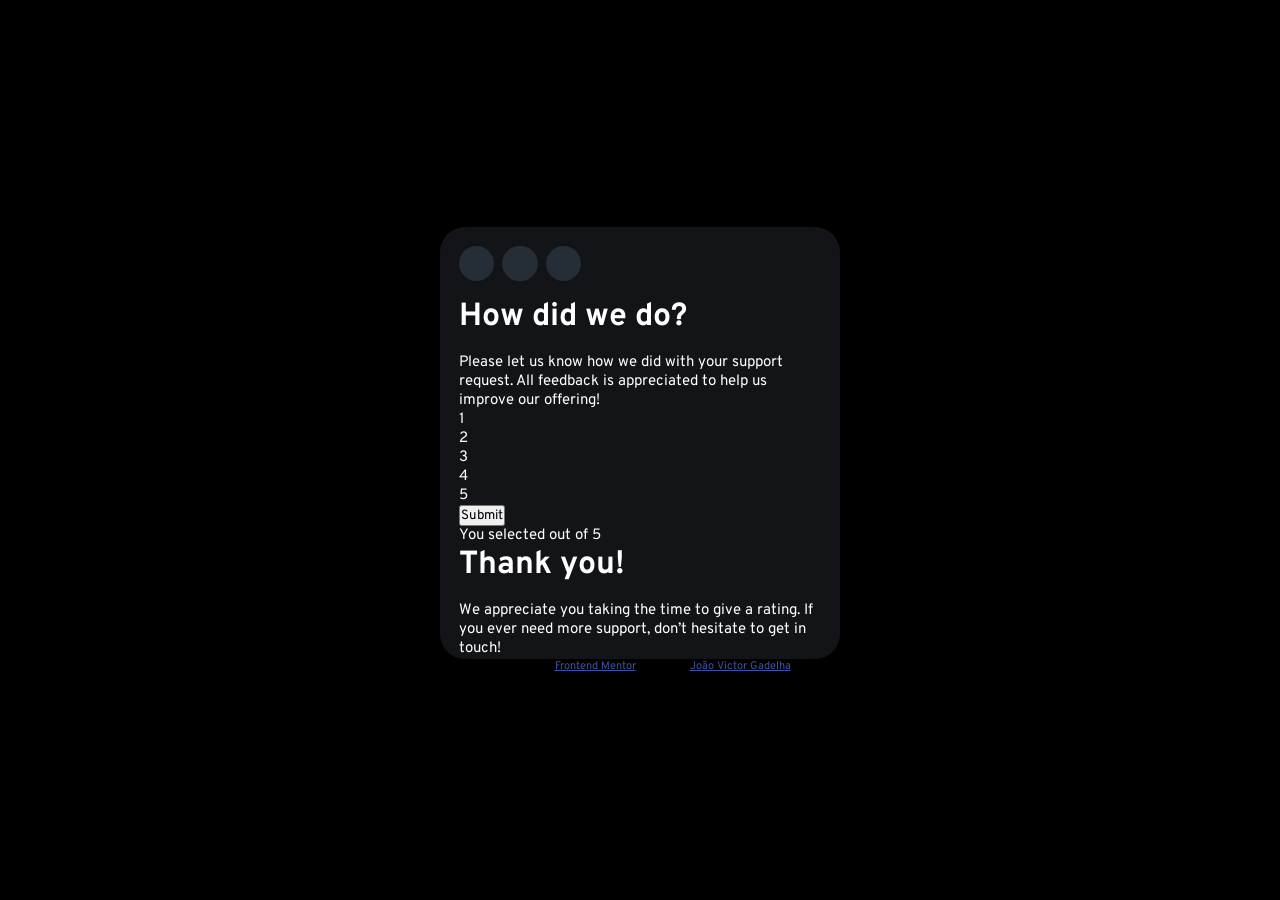
==== interactive-rating-component-main/index.html @ d47df1d9 "feat: corrigindo HTML." ====
<!DOCTYPE html>
<html lang="en">
<head>
  <meta charset="UTF-8">
  <meta name="viewport" content="width=device-width, initial-scale=1.0"> <!-- displays site properly based on user's device -->
  <link rel="icon" type="image/png" sizes="32x32" href="./images/favicon-32x32.png">
  <link rel="stylesheet" href="css/style.css">
  <title>Frontend Mentor | Interactive rating component</title>

  <style>
    .attribution { font-size: 11px; text-align: center; }
    .attribution a { color: hsl(228, 45%, 44%); }
  </style>
</head>
<body>
<div class="main-container">
  
    <div class="star-container">
      <figure>
        <img src="images/icon-star.svg" alt="">
        <figcaption>
      
        </figcaption>
      </figure>
      <figure>
        <img src="images/icon-star.svg" alt="">
        <figcaption>
      
        </figcaption>
      </figure>
      <figure>
        <img src="images/icon-star.svg" alt="">
        <figcaption>
      
        </figcaption>
      </figure>
    </div>
    <form>
      <header>
        <h1>How did we do?</h1>
      </header>
      <p>
        Please let us know how we did with your support request. All feedback is appreciated
        to help us improve our offering!
      </p>
      <div class="rate-container">
        <span><p>1</p></span>
        <span><p>2</p></span>
        <span><p>3</p></span>
        <span><p>4</p></span>
        <span><p>5</p></span>
      </div>
      <button type="submit">Submit</button>
    </form>
  
    <!-- Rating state end -->
  
    <!-- Thank you state start -->
  
    <p>You selected <!-- Add rating here --> out of 5</p>
    <h1>
      Thank you!
    </h1>
    <p>
      We appreciate you taking the time to give a rating. If you ever need more support,
      don’t hesitate to get in touch!
    </p>
  
    <!-- Thank you state end -->
</div>

  
  <div class="attribution">
    Challenge by <a href="https://www.frontendmentor.io?ref=challenge" target="_blank">Frontend Mentor</a>. 
    Coded by <a href="#">João Victor Gadelha</a>.
  </div>
</body>
</html>
---- interactive-rating-component-main/css/style.css ----
@import url('https://fonts.googleapis.com/css2?family=Overpass:wght@400;700&display=swap');

* {
    margin: 0;
    padding: 0;
    box-sizing: border-box;
    font-family: 'Overpass', sans-serif;
}

:root {
    /*### Primary*/
    --orange: hsl(25, 97%, 53%);

    /*### Neutral*/
    --White: hsl(0, 0%, 100%);
    --Light-Grey: hsl(217, 12%, 63%);
    --Medium-Grey: hsl(216, 12%, 54%);
    --Dark-Blue: hsl(213, 19%, 18%);
    --Very-Dark-Blue: hsl(216, 12%, 8%);

    /*## Typography*/
    --Font-size-paragraph: 15px;
    --font-regular-weight: 400;
    --font-bold-weight: 700;
}

body {
    display: flex;
    justify-content: center;
    align-items: center;
    flex-direction: column;
    width: 100%;
    min-height: 100vh;
    background-color: black;
} 

.main-container {
    margin: 0 auto;
    width: 25rem;
    height: 27rem;
    padding: 1.2rem;
    border-radius: 25px;
    background-color: var(--Very-Dark-Blue);
}

.star-container {
    display: flex;
    gap: 0.5rem;
    margin-bottom: 1rem;
}

figure {
    display: flex;
    justify-content: center;
    align-items: center;
    width: 2.2rem;
    height: 2.2rem;
    background-color: var(--Dark-Blue);
    border-radius: 50%;
}

img {
    width: .9rem;
    height: .9rem;
}

h1 {
    color: var(--White);
    margin-bottom: 1rem;
}

p {
    font-size: var(--Font-size-paragraph);
    color: var(--White);
}
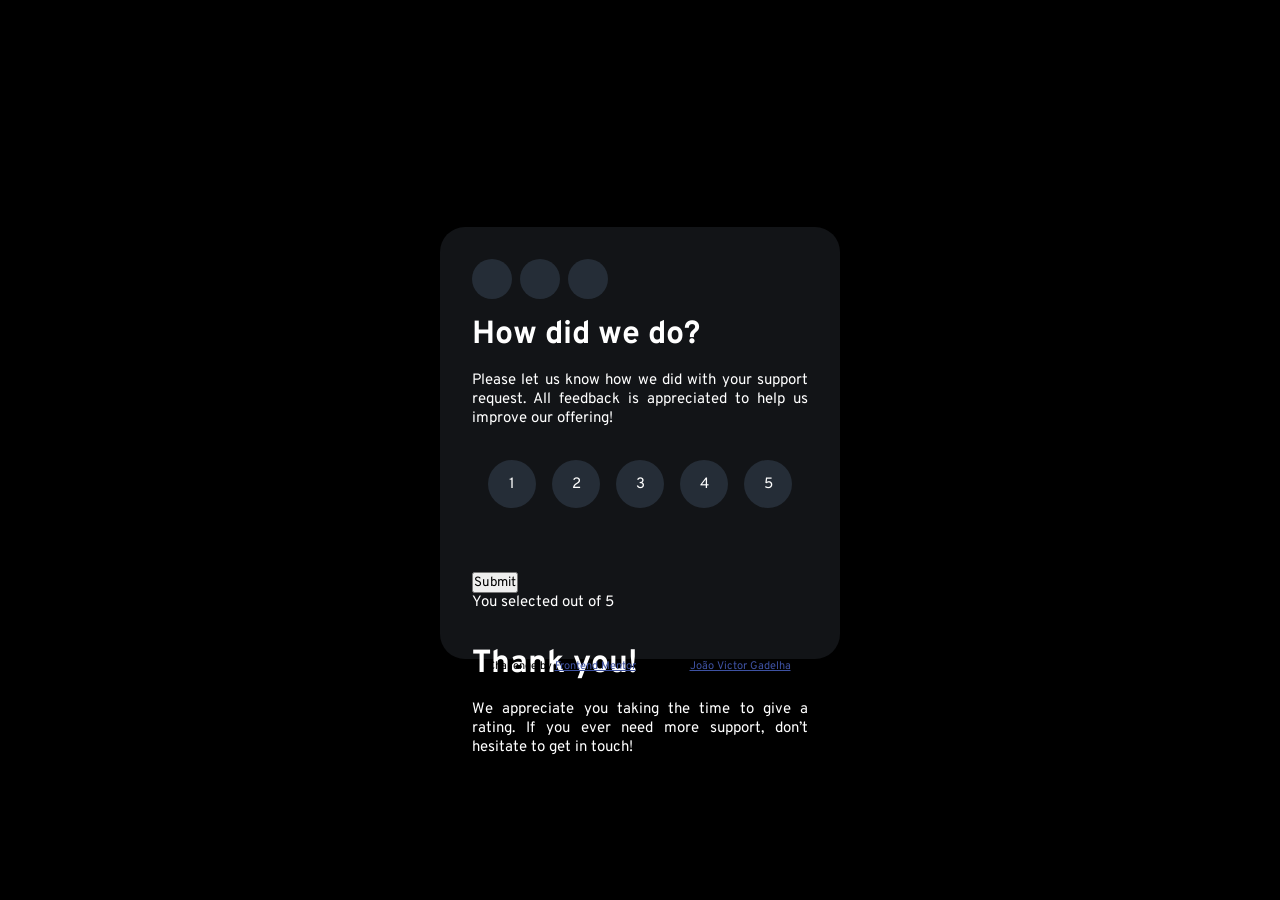
==== commit dedb2018: "style: estilizandoos circulos das notas." ====
--- a/interactive-rating-component-main/index.html
+++ b/interactive-rating-component-main/index.html
@@ -44,11 +44,11 @@
         to help us improve our offering!
       </p>
       <div class="rate-container">
-        <span><p>1</p></span>
-        <span><p>2</p></span>
-        <span><p>3</p></span>
-        <span><p>4</p></span>
-        <span><p>5</p></span>
+        <P><span class="rate">1</span></P>
+        <P><span class="rate">2</span></P>
+        <P><span class="rate">3</span></P>
+        <P><span class="rate">4</span></P>
+        <P><span class="rate">5</span></P>
       </div>
       <button type="submit">Submit</button>
     </form>
--- a/interactive-rating-component-main/css/style.css
+++ b/interactive-rating-component-main/css/style.css
@@ -38,7 +38,7 @@
     margin: 0 auto;
     width: 25rem;
     height: 27rem;
-    padding: 1.2rem;
+    padding: 2rem;
     border-radius: 25px;
     background-color: var(--Very-Dark-Blue);
 }
@@ -53,8 +53,8 @@
     display: flex;
     justify-content: center;
     align-items: center;
-    width: 2.2rem;
-    height: 2.2rem;
+    width: 2.5rem;
+    height: 2.5rem;
     background-color: var(--Dark-Blue);
     border-radius: 50%;
 }
@@ -70,6 +70,27 @@
 }
 
 p {
+    text-align: justify;
     font-size: var(--Font-size-paragraph);
     color: var(--White);
-}+    margin-bottom: 2rem;
+}
+
+.rate-container {
+    display: flex;
+    justify-content: center;
+    align-items: center;
+    gap: 1rem;
+}
+
+span {
+    display: flex;
+    justify-content: center;
+    align-items: center;
+    width: 3rem;
+    height: 3rem;
+    background-color: var(--Dark-Blue);
+    border-radius: 50%;
+    margin-bottom: 2rem;
+}
+
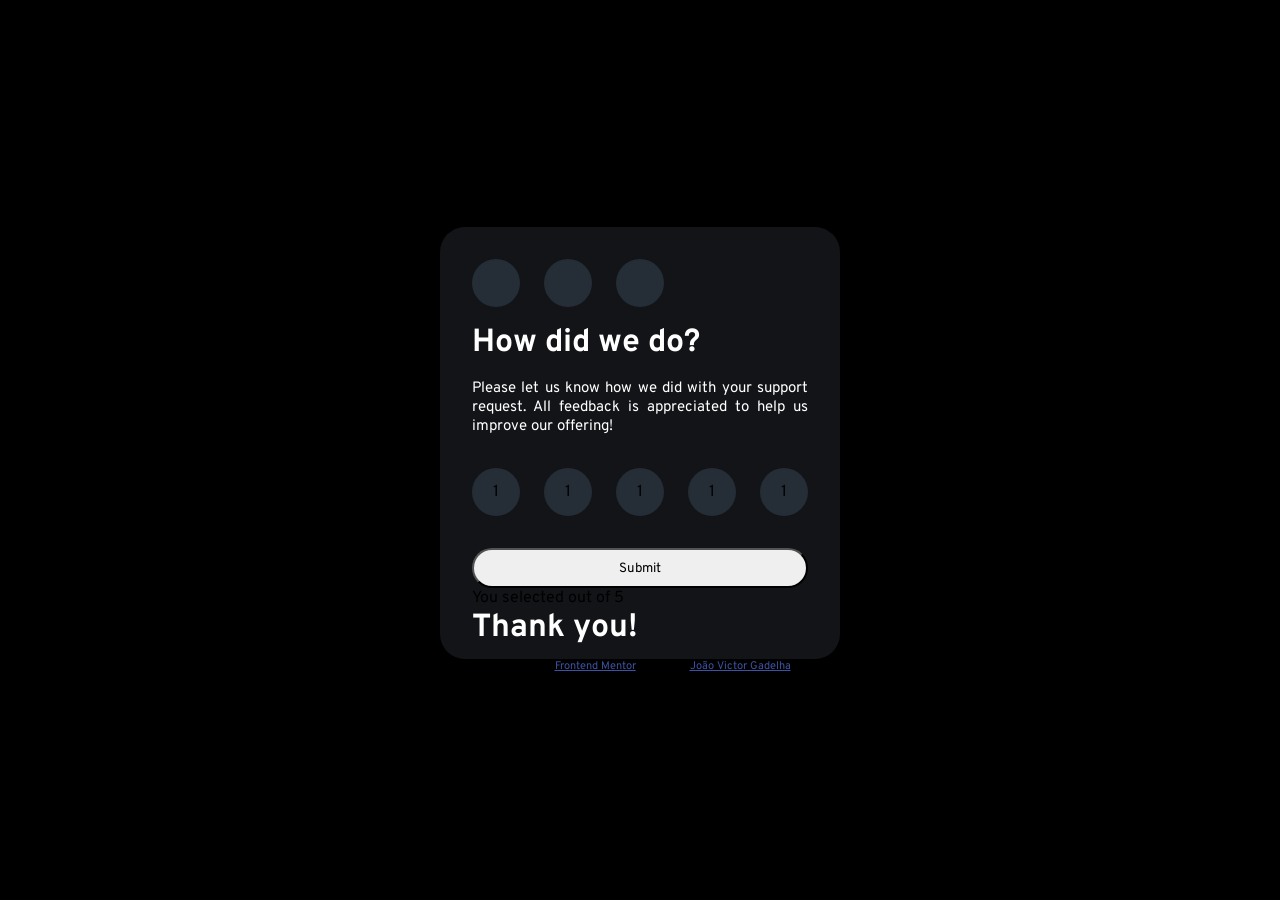
==== commit c061e9e2: "style: ajustando espaçamentos das estrelas." ====
--- a/interactive-rating-component-main/index.html
+++ b/interactive-rating-component-main/index.html
@@ -39,16 +39,17 @@
       <header>
         <h1>How did we do?</h1>
       </header>
-      <p>
+      <p class="paragraph-container">
         Please let us know how we did with your support request. All feedback is appreciated
         to help us improve our offering!
       </p>
       <div class="rate-container">
         <P><span class="rate">1</span></P>
-        <P><span class="rate">2</span></P>
-        <P><span class="rate">3</span></P>
-        <P><span class="rate">4</span></P>
-        <P><span class="rate">5</span></P>
+        <P><span class="rate">1</span></P>
+        <P><span class="rate">1</span></P>
+        <P><span class="rate">1</span></P>
+        <P><span class="rate">1</span></P>
+        
       </div>
       <button type="submit">Submit</button>
     </form>
--- a/interactive-rating-component-main/css/style.css
+++ b/interactive-rating-component-main/css/style.css
@@ -45,7 +45,7 @@
 
 .star-container {
     display: flex;
-    gap: 0.5rem;
+    gap: 1.5rem;
     margin-bottom: 1rem;
 }
 
@@ -53,25 +53,28 @@
     display: flex;
     justify-content: center;
     align-items: center;
-    width: 2.5rem;
-    height: 2.5rem;
+    width: 3rem;
+    height: 3rem;
     background-color: var(--Dark-Blue);
     border-radius: 50%;
 }
 
 img {
+
     width: .9rem;
     height: .9rem;
 }
 
 h1 {
+    font-weight: var(--font-bold-weight);
     color: var(--White);
     margin-bottom: 1rem;
 }
 
-p {
+.paragraph-container {
     text-align: justify;
     font-size: var(--Font-size-paragraph);
+    font-weight: var(--font-regular-weight);
     color: var(--White);
     margin-bottom: 2rem;
 }
@@ -80,7 +83,7 @@
     display: flex;
     justify-content: center;
     align-items: center;
-    gap: 1rem;
+    gap: 1.5rem;
 }
 
 span {
@@ -94,3 +97,9 @@
     margin-bottom: 2rem;
 }
 
+button {
+    width: 21rem;
+    height: 2.5rem;
+
+    border-radius: 2rem;
+}
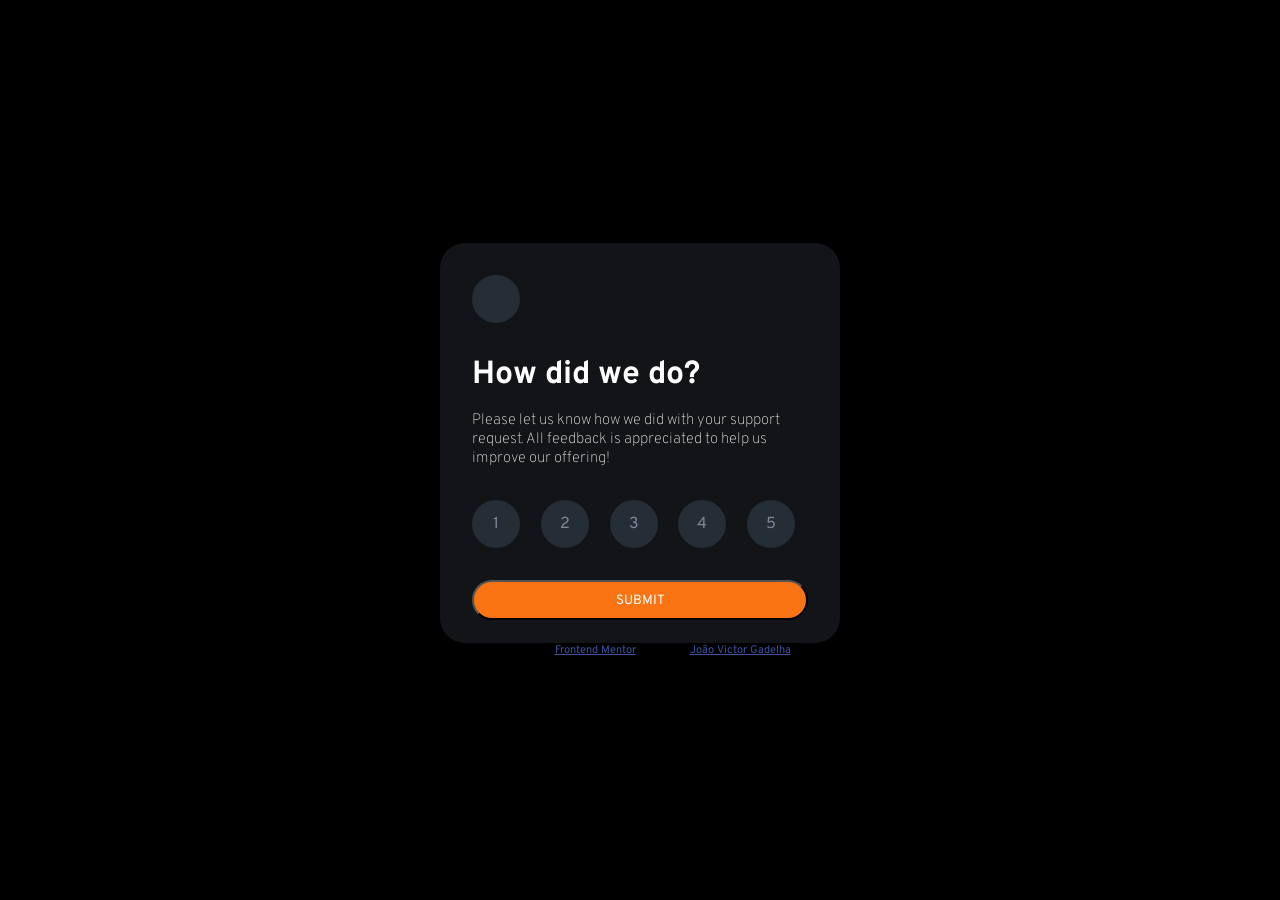
==== commit d3597b33: "style: finalizando conteudo principal estático." ====
--- a/interactive-rating-component-main/index.html
+++ b/interactive-rating-component-main/index.html
@@ -14,26 +14,8 @@
 </head>
 <body>
 <div class="main-container">
-  
     <div class="star-container">
-      <figure>
-        <img src="images/icon-star.svg" alt="">
-        <figcaption>
-      
-        </figcaption>
-      </figure>
-      <figure>
-        <img src="images/icon-star.svg" alt="">
-        <figcaption>
-      
-        </figcaption>
-      </figure>
-      <figure>
-        <img src="images/icon-star.svg" alt="">
-        <figcaption>
-      
-        </figcaption>
-      </figure>
+        <span class="star"><img src="./images/icon-star.svg" alt=""></span>
     </div>
     <form>
       <header>
@@ -45,10 +27,10 @@
       </p>
       <div class="rate-container">
         <P><span class="rate">1</span></P>
-        <P><span class="rate">1</span></P>
-        <P><span class="rate">1</span></P>
-        <P><span class="rate">1</span></P>
-        <P><span class="rate">1</span></P>
+        <P><span class="rate">2</span></P>
+        <P><span class="rate">3</span></P>
+        <P><span class="rate">4</span></P>
+        <P><span class="rate">5</span></P>
         
       </div>
       <button type="submit">Submit</button>
@@ -58,14 +40,16 @@
   
     <!-- Thank you state start -->
   
-    <p>You selected <!-- Add rating here --> out of 5</p>
-    <h1>
-      Thank you!
-    </h1>
-    <p>
-      We appreciate you taking the time to give a rating. If you ever need more support,
-      don’t hesitate to get in touch!
-    </p>
+    <div class="greetings-container hide">
+      <p>You selected <!-- Add rating here --> out of 5</p>
+      <h1>
+        Thank you!
+      </h1>
+      <p>
+        We appreciate you taking the time to give a rating. If you ever need more support,
+        don’t hesitate to get in touch!
+      </p>
+    </div>
   
     <!-- Thank you state end -->
 </div>
--- a/interactive-rating-component-main/css/style.css
+++ b/interactive-rating-component-main/css/style.css
@@ -1,4 +1,4 @@
-@import url('https://fonts.googleapis.com/css2?family=Overpass:wght@400;700&display=swap');
+@import url('https://fonts.googleapis.com/css2?family=Overpass:wght@100;400;700&display=swap');
 
 * {
     margin: 0;
@@ -20,7 +20,7 @@
 
     /*## Typography*/
     --Font-size-paragraph: 15px;
-    --font-regular-weight: 400;
+    --font-regular-weight: 100;
     --font-bold-weight: 700;
 }
 
@@ -35,28 +35,38 @@
 } 
 
 .main-container {
+    padding: 2rem;
     margin: 0 auto;
     width: 25rem;
-    height: 27rem;
-    padding: 2rem;
+    height: 25rem;
     border-radius: 25px;
     background-color: var(--Very-Dark-Blue);
 }
 
 .star-container {
     display: flex;
-    gap: 1.5rem;
-    margin-bottom: 1rem;
+    gap: .13rem;
 }
 
-figure {
+.star {
     display: flex;
     justify-content: center;
     align-items: center;
     width: 3rem;
     height: 3rem;
+    color: var(--Medium-Grey);
     background-color: var(--Dark-Blue);
     border-radius: 50%;
+    margin-bottom: 2rem;
+}
+
+figure {
+    display: inline-block;
+    width: 3rem;
+    height: 3rem;
+    background-color: var(--Dark-Blue);
+    border-radius: 50%;
+    margin-bottom: 1rem;
 }
 
 img {
@@ -72,7 +82,7 @@
 }
 
 .paragraph-container {
-    text-align: justify;
+    max-width: 21rem;
     font-size: var(--Font-size-paragraph);
     font-weight: var(--font-regular-weight);
     color: var(--White);
@@ -81,17 +91,16 @@
 
 .rate-container {
     display: flex;
-    justify-content: center;
-    align-items: center;
-    gap: 1.5rem;
+    gap: 1.3rem;
 }
 
-span {
+.rate {
     display: flex;
     justify-content: center;
     align-items: center;
     width: 3rem;
     height: 3rem;
+    color: var(--Medium-Grey);
     background-color: var(--Dark-Blue);
     border-radius: 50%;
     margin-bottom: 2rem;
@@ -100,6 +109,11 @@
 button {
     width: 21rem;
     height: 2.5rem;
-
+    text-transform: uppercase;
+    color: var(--White);
+    background-color: var(--orange);
     border-radius: 2rem;
+}
+.hide {
+    display: none;
 }
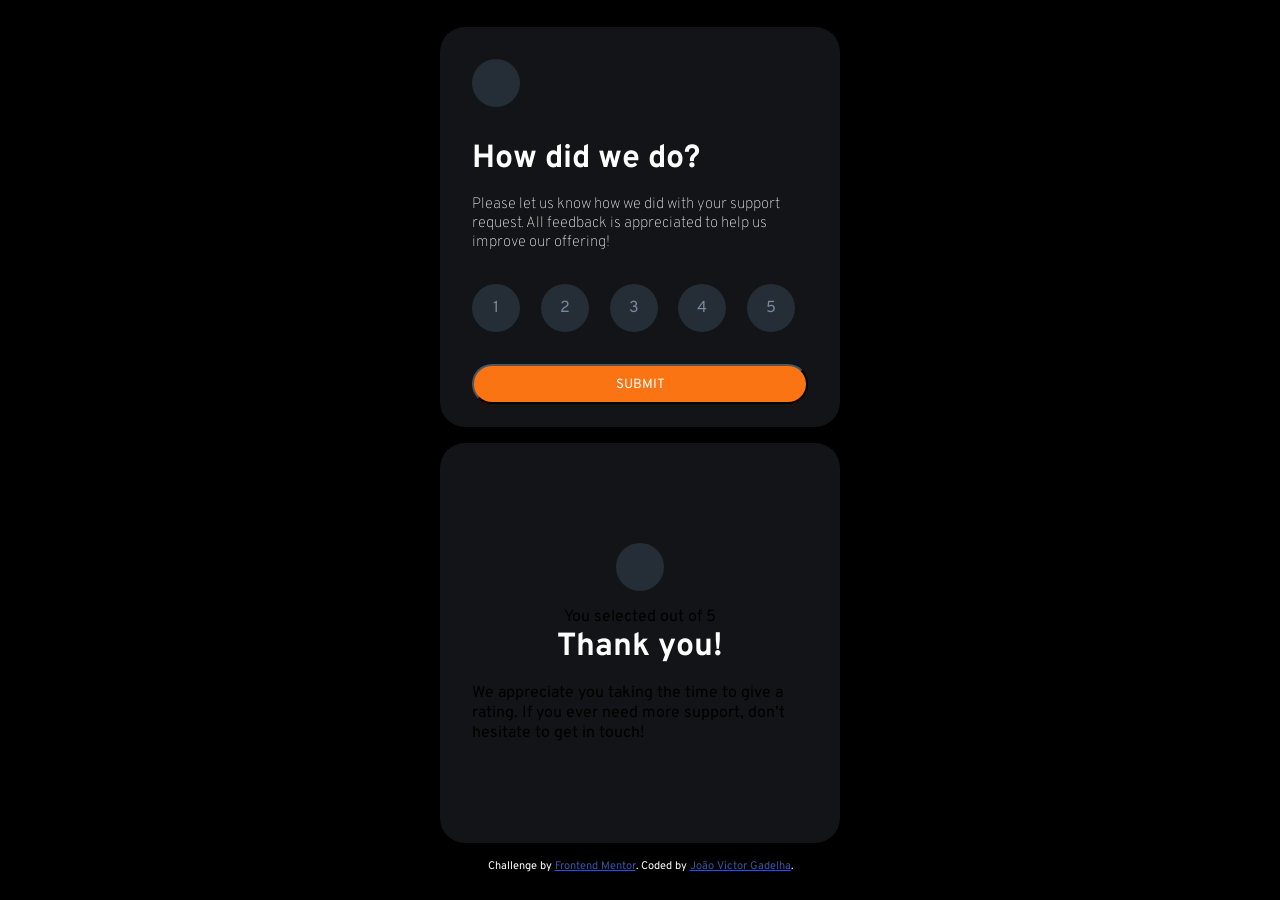
==== commit 3c1dac7b: "style: padronizando o segundo card." ====
--- a/interactive-rating-component-main/index.html
+++ b/interactive-rating-component-main/index.html
@@ -13,15 +13,15 @@
   </style>
 </head>
 <body>
-<div class="main-container">
+<div class="rating-container">
     <div class="star-container">
         <span class="star"><img src="./images/icon-star.svg" alt=""></span>
     </div>
     <form>
       <header>
-        <h1>How did we do?</h1>
+        <h1 class="title-main-card">How did we do?</h1>
       </header>
-      <p class="paragraph-container">
+      <p class="paragraph-main-card">
         Please let us know how we did with your support request. All feedback is appreciated
         to help us improve our offering!
       </p>
@@ -35,24 +35,27 @@
       </div>
       <button type="submit">Submit</button>
     </form>
-  
+  </div>
     <!-- Rating state end -->
   
     <!-- Thank you state start -->
   
     <div class="greetings-container hide">
+      <figure>
+        <img src="images/illustration-thank-you.svg" alt="">
+      </figure>
       <p>You selected <!-- Add rating here --> out of 5</p>
-      <h1>
+      <h1 class="title-greetings-card">
         Thank you!
       </h1>
-      <p>
+      <p class="paragraph-greetings-card">
         We appreciate you taking the time to give a rating. If you ever need more support,
         don’t hesitate to get in touch!
       </p>
     </div>
   
     <!-- Thank you state end -->
-</div>
+
 
   
   <div class="attribution">
--- a/interactive-rating-component-main/css/style.css
+++ b/interactive-rating-component-main/css/style.css
@@ -34,13 +34,14 @@
     background-color: black;
 } 
 
-.main-container {
+.rating-container {
     padding: 2rem;
     margin: 0 auto;
     width: 25rem;
     height: 25rem;
     border-radius: 25px;
     background-color: var(--Very-Dark-Blue);
+    margin-bottom: 1rem;
 }
 
 .star-container {
@@ -81,7 +82,7 @@
     margin-bottom: 1rem;
 }
 
-.paragraph-container {
+.paragraph-main-card {
     max-width: 21rem;
     font-size: var(--Font-size-paragraph);
     font-weight: var(--font-regular-weight);
@@ -95,6 +96,7 @@
 }
 
 .rate {
+    cursor: pointer;
     display: flex;
     justify-content: center;
     align-items: center;
@@ -106,7 +108,13 @@
     margin-bottom: 2rem;
 }
 
+.rate:hover {
+    color: var(--White);
+    background-color: var(--Light-Grey);
+}
+
 button {
+    cursor: pointer;
     width: 21rem;
     height: 2.5rem;
     text-transform: uppercase;
@@ -114,6 +122,36 @@
     background-color: var(--orange);
     border-radius: 2rem;
 }
-.hide {
-    display: none;
+
+button:hover {
+    color: var(--orange);
+    background-color: var(--White);
+}
+
+.greetings-container {
+    display: flex;
+    justify-content: center;
+    align-items: center;
+    flex-direction: column;
+    padding: 2rem;
+    margin: 0 auto;
+    width: 25rem;
+    height: 25rem;
+    border-radius: 25px;
+    background-color: var(--Very-Dark-Blue);
+    margin-bottom: 1rem;
+}
+
+
+
+
+
+
+
+
+
+
+
+.attribution {
+    color: var(--White);
 }
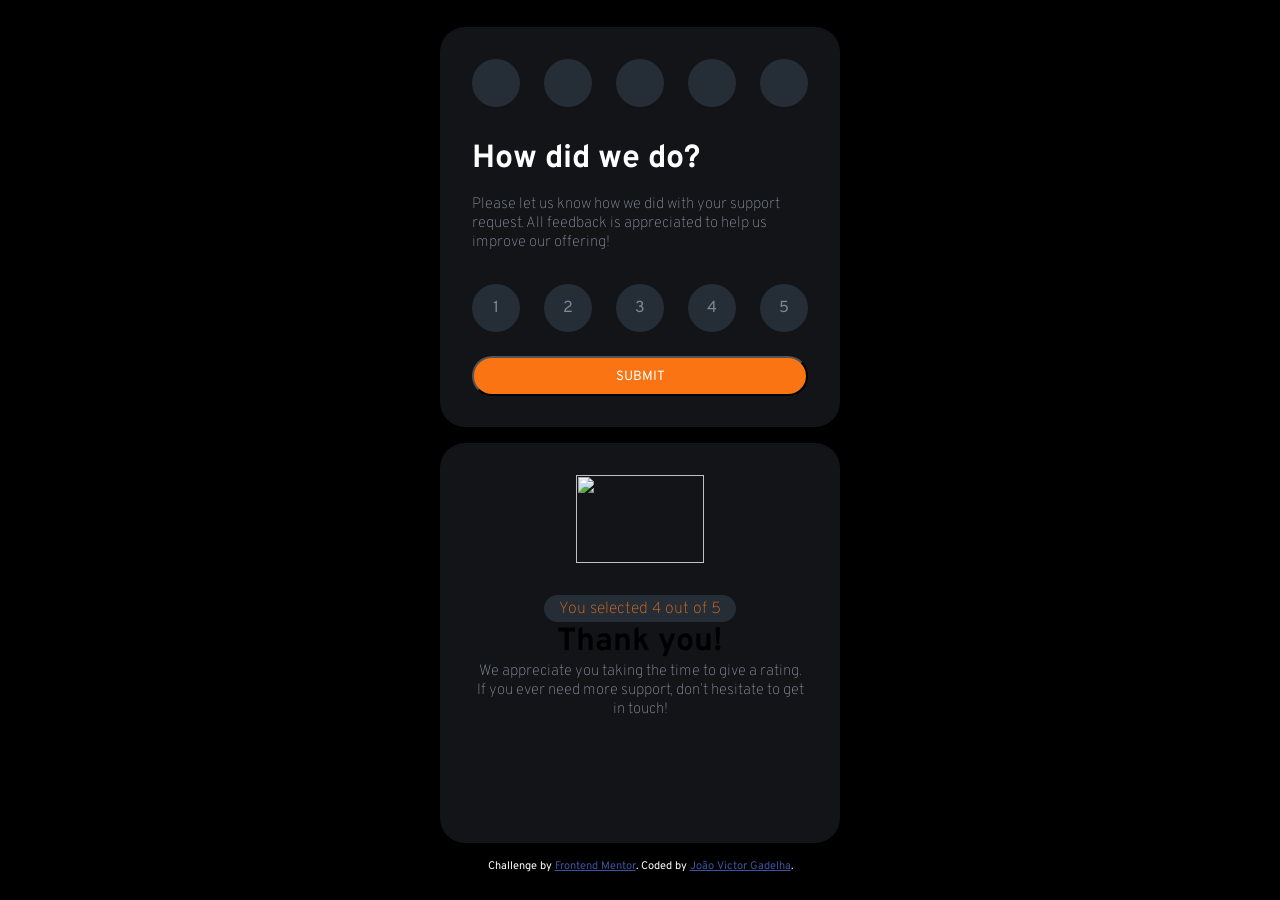
==== commit a10b5f35: "style: ajustando paragrafos do segundo card." ====
--- a/interactive-rating-component-main/index.html
+++ b/interactive-rating-component-main/index.html
@@ -13,8 +13,12 @@
   </style>
 </head>
 <body>
-<div class="rating-container">
+<div class="rating-container hide">
     <div class="star-container">
+        <span class="star"><img src="./images/icon-star.svg" alt=""></span>
+        <span class="star"><img src="./images/icon-star.svg" alt=""></span>
+        <span class="star"><img src="./images/icon-star.svg" alt=""></span>
+        <span class="star"><img src="./images/icon-star.svg" alt=""></span>
         <span class="star"><img src="./images/icon-star.svg" alt=""></span>
     </div>
     <form>
@@ -39,20 +43,23 @@
     <!-- Rating state end -->
   
     <!-- Thank you state start -->
-  
-    <div class="greetings-container hide">
-      <figure>
-        <img src="images/illustration-thank-you.svg" alt="">
+      
+    <div class="greetings-container">
+      <figure class="figure-container">
+        <img class="greetings-image" src="images/illustration-thank-you.svg" alt="">
       </figure>
-      <p>You selected <!-- Add rating here --> out of 5</p>
-      <h1 class="title-greetings-card">
-        Thank you!
-      </h1>
-      <p class="paragraph-greetings-card">
-        We appreciate you taking the time to give a rating. If you ever need more support,
-        don’t hesitate to get in touch!
-      </p>
+        <div class="paragraph-greetings-card-01"><span class="paragraph-greetings">You selected 4 out of 5</span></div>
+        <main class="main-container">
+          <h1 class="title-greetings-card">
+            Thank you!
+          </h1>
+          <p class="paragraph-greetings-card-02">
+            We appreciate you taking the time to give a rating. If you ever need more support,
+            don’t hesitate to get in touch!
+          </p>
+        </main>
     </div>
+    
   
     <!-- Thank you state end -->
 
--- a/interactive-rating-component-main/css/style.css
+++ b/interactive-rating-component-main/css/style.css
@@ -46,7 +46,7 @@
 
 .star-container {
     display: flex;
-    gap: .13rem;
+    justify-content: space-between;
 }
 
 .star {
@@ -61,22 +61,12 @@
     margin-bottom: 2rem;
 }
 
-figure {
-    display: inline-block;
-    width: 3rem;
-    height: 3rem;
-    background-color: var(--Dark-Blue);
-    border-radius: 50%;
-    margin-bottom: 1rem;
-}
-
 img {
-
     width: .9rem;
     height: .9rem;
 }
 
-h1 {
+.title-main-card {
     font-weight: var(--font-bold-weight);
     color: var(--White);
     margin-bottom: 1rem;
@@ -86,13 +76,13 @@
     max-width: 21rem;
     font-size: var(--Font-size-paragraph);
     font-weight: var(--font-regular-weight);
-    color: var(--White);
+    color: var(--Light-Grey);
     margin-bottom: 2rem;
 }
 
 .rate-container {
     display: flex;
-    gap: 1.3rem;
+    justify-content: space-between;
 }
 
 .rate {
@@ -105,7 +95,7 @@
     color: var(--Medium-Grey);
     background-color: var(--Dark-Blue);
     border-radius: 50%;
-    margin-bottom: 2rem;
+    margin-bottom: 1.5rem;
 }
 
 .rate:hover {
@@ -129,10 +119,6 @@
 }
 
 .greetings-container {
-    display: flex;
-    justify-content: center;
-    align-items: center;
-    flex-direction: column;
     padding: 2rem;
     margin: 0 auto;
     width: 25rem;
@@ -142,7 +128,78 @@
     margin-bottom: 1rem;
 }
 
-
+.figure-container {
+    display: flex;
+    justify-content: center;
+    align-items: center;
+    margin-bottom: 2rem;
+}
+
+.greetings-image {
+    width: 8rem;
+    height: 5.5rem
+}
+
+.main-container {
+    display: flex;
+    justify-content: center;
+    align-items: center;
+    flex-direction: column;
+}
+
+.paragraph-greetings-card-01 {
+    display: flex;
+    justify-content: center;
+    align-items: center;
+}
+
+.paragraph-greetings {
+    display: flex;
+    justify-content: center;
+    align-items: center;
+    width: 12rem;
+    height: 1.7rem;
+    font-weight: var(--font-regular-weight);
+    color: var(--orange);
+    background-color: var(--Dark-Blue);
+    border-radius: 2rem;
+}
+
+
+
+
+
+
+
+
+
+
+
+
+
+
+
+
+
+
+
+
+
+
+
+
+
+
+
+
+
+.paragraph-greetings-card-02 {
+    max-width: 20.5rem;
+    text-align: center;
+    font-size: var(--Font-size-paragraph);
+    font-weight: var(--font-regular-weight);
+    color: var(--Light-Grey);
+}
 
 
 
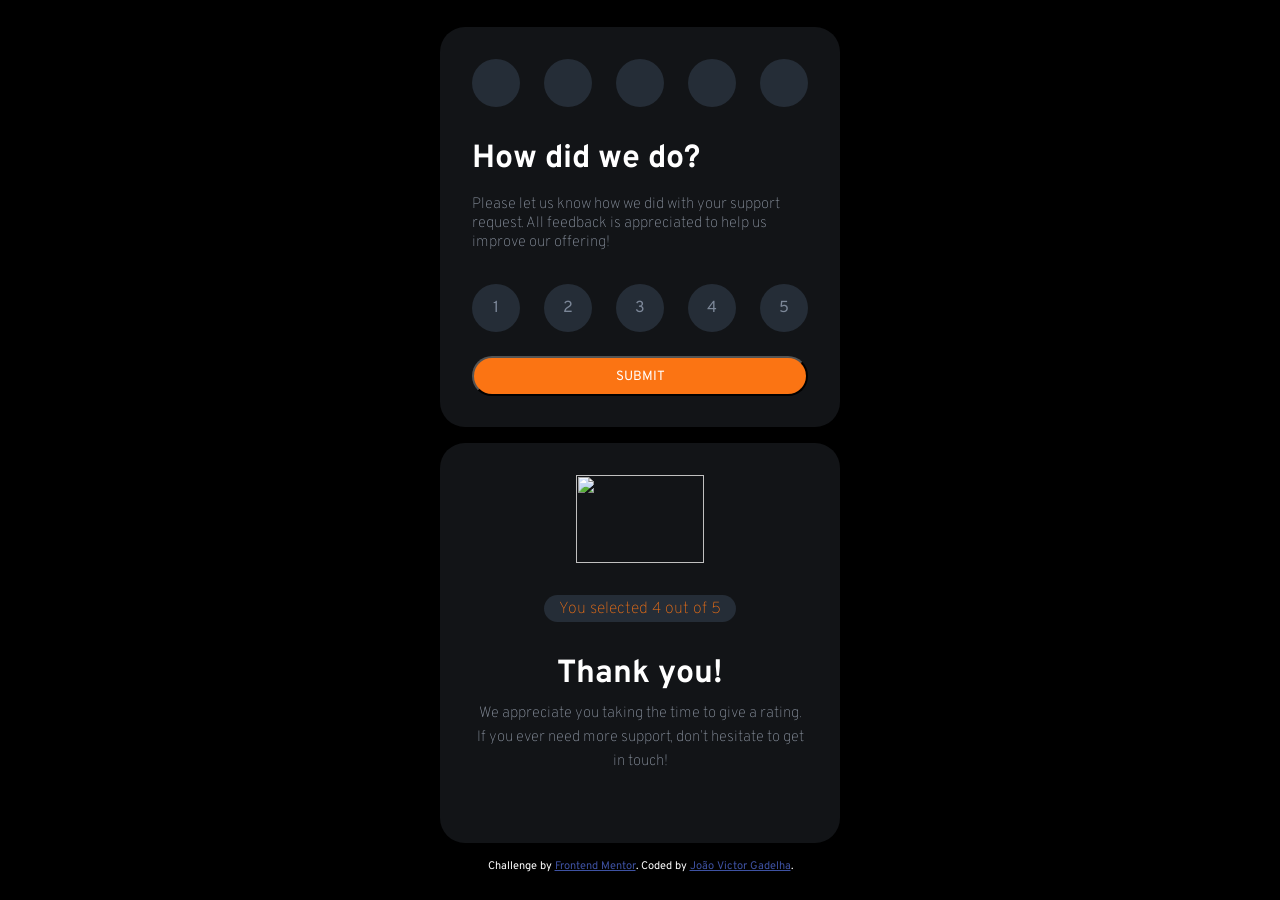
==== commit 73e7894c: "feat: definindo variáveis." ====
--- a/interactive-rating-component-main/index.html
+++ b/interactive-rating-component-main/index.html
@@ -5,6 +5,7 @@
   <meta name="viewport" content="width=device-width, initial-scale=1.0"> <!-- displays site properly based on user's device -->
   <link rel="icon" type="image/png" sizes="32x32" href="./images/favicon-32x32.png">
   <link rel="stylesheet" href="css/style.css">
+  <script src="javascript/script.js" defer></script>
   <title>Frontend Mentor | Interactive rating component</title>
 
   <style>
@@ -30,14 +31,13 @@
         to help us improve our offering!
       </p>
       <div class="rate-container">
-        <P><span class="rate">1</span></P>
-        <P><span class="rate">2</span></P>
-        <P><span class="rate">3</span></P>
-        <P><span class="rate">4</span></P>
-        <P><span class="rate">5</span></P>
-        
+        <span class="rate">1</span>
+        <span class="rate">2</span>
+        <span class="rate">3</span>
+        <span class="rate">4</span>
+        <span class="rate">5</span>
       </div>
-      <button type="submit">Submit</button>
+      <button id="submit-button" type="submit">Submit</button>
     </form>
   </div>
     <!-- Rating state end -->
--- a/interactive-rating-component-main/css/style.css
+++ b/interactive-rating-component-main/css/style.css
@@ -103,7 +103,7 @@
     background-color: var(--Light-Grey);
 }
 
-button {
+#submit-button {
     cursor: pointer;
     width: 21rem;
     height: 2.5rem;
@@ -116,7 +116,7 @@
 button:hover {
     color: var(--orange);
     background-color: var(--White);
-}
+}   
 
 .greetings-container {
     padding: 2rem;
@@ -163,39 +163,18 @@
     color: var(--orange);
     background-color: var(--Dark-Blue);
     border-radius: 2rem;
+    margin-bottom: 2rem;
 }
 
-
-
-
-
-
-
-
-
-
-
-
-
-
-
-
-
-
-
-
-
-
-
-
-
-
-
-
+.title-greetings-card {
+    color: var(--White);
+    margin-bottom: .5rem;
+}
 
 .paragraph-greetings-card-02 {
     max-width: 20.5rem;
     text-align: center;
+    line-height: 1.5rem;
     font-size: var(--Font-size-paragraph);
     font-weight: var(--font-regular-weight);
     color: var(--Light-Grey);
@@ -204,11 +183,6 @@
 
 
 
-
-
-
-
-
 .attribution {
     color: var(--White);
 }
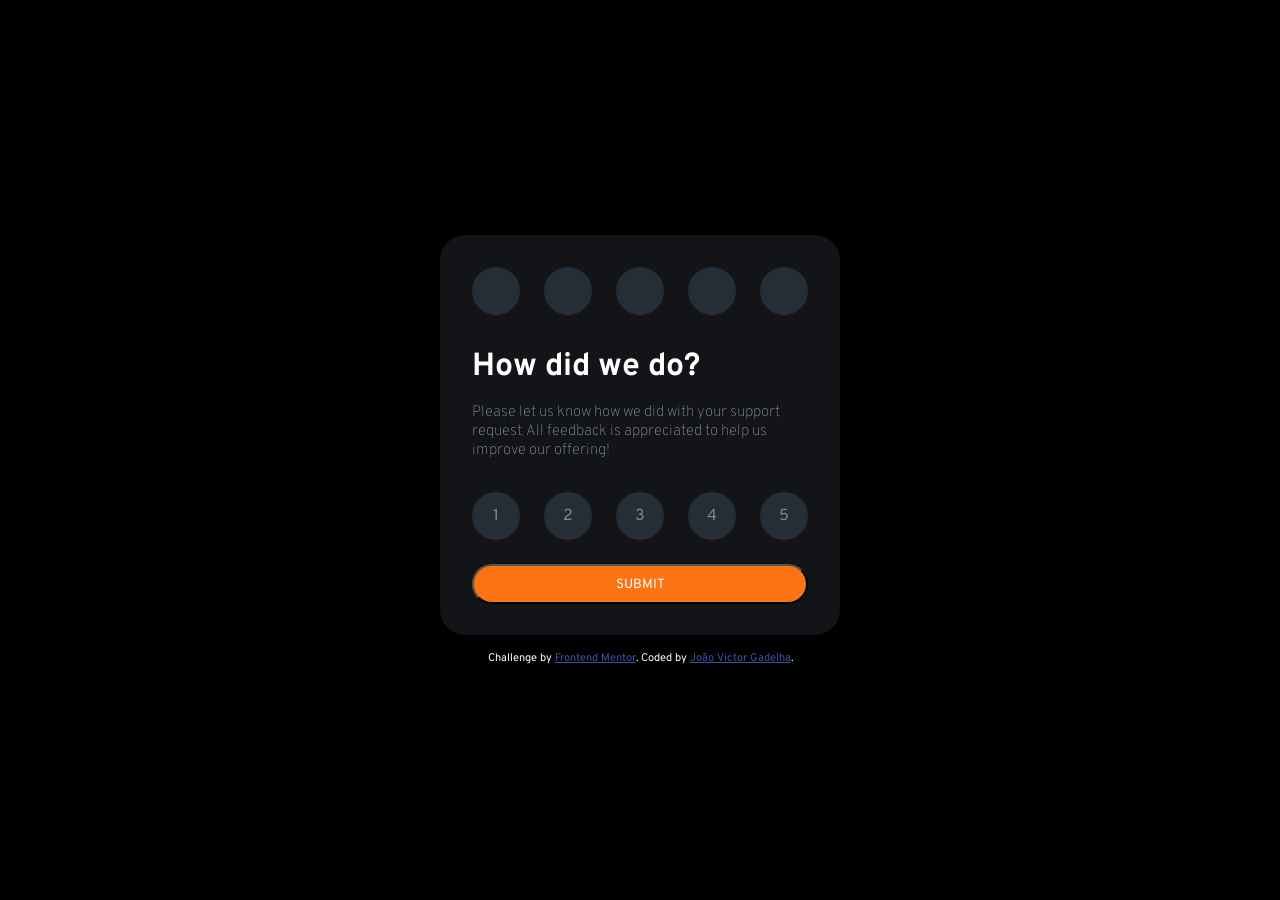
==== commit 6ec437bc: "feat: fazendo segundo card desaparecer ao clicar no botão de submit." ====
--- a/interactive-rating-component-main/index.html
+++ b/interactive-rating-component-main/index.html
@@ -14,7 +14,7 @@
   </style>
 </head>
 <body>
-<div class="rating-container hide">
+<div class="rating-container">
     <div class="star-container">
         <span class="star"><img src="./images/icon-star.svg" alt=""></span>
         <span class="star"><img src="./images/icon-star.svg" alt=""></span>
@@ -44,7 +44,7 @@
   
     <!-- Thank you state start -->
       
-    <div class="greetings-container">
+    <div class="greetings-container disabled">
       <figure class="figure-container">
         <img class="greetings-image" src="images/illustration-thank-you.svg" alt="">
       </figure>
--- a/interactive-rating-component-main/css/style.css
+++ b/interactive-rating-component-main/css/style.css
@@ -180,7 +180,9 @@
     color: var(--Light-Grey);
 }
 
-
+.disabled {
+    display: none;
+}
 
 
 .attribution {
